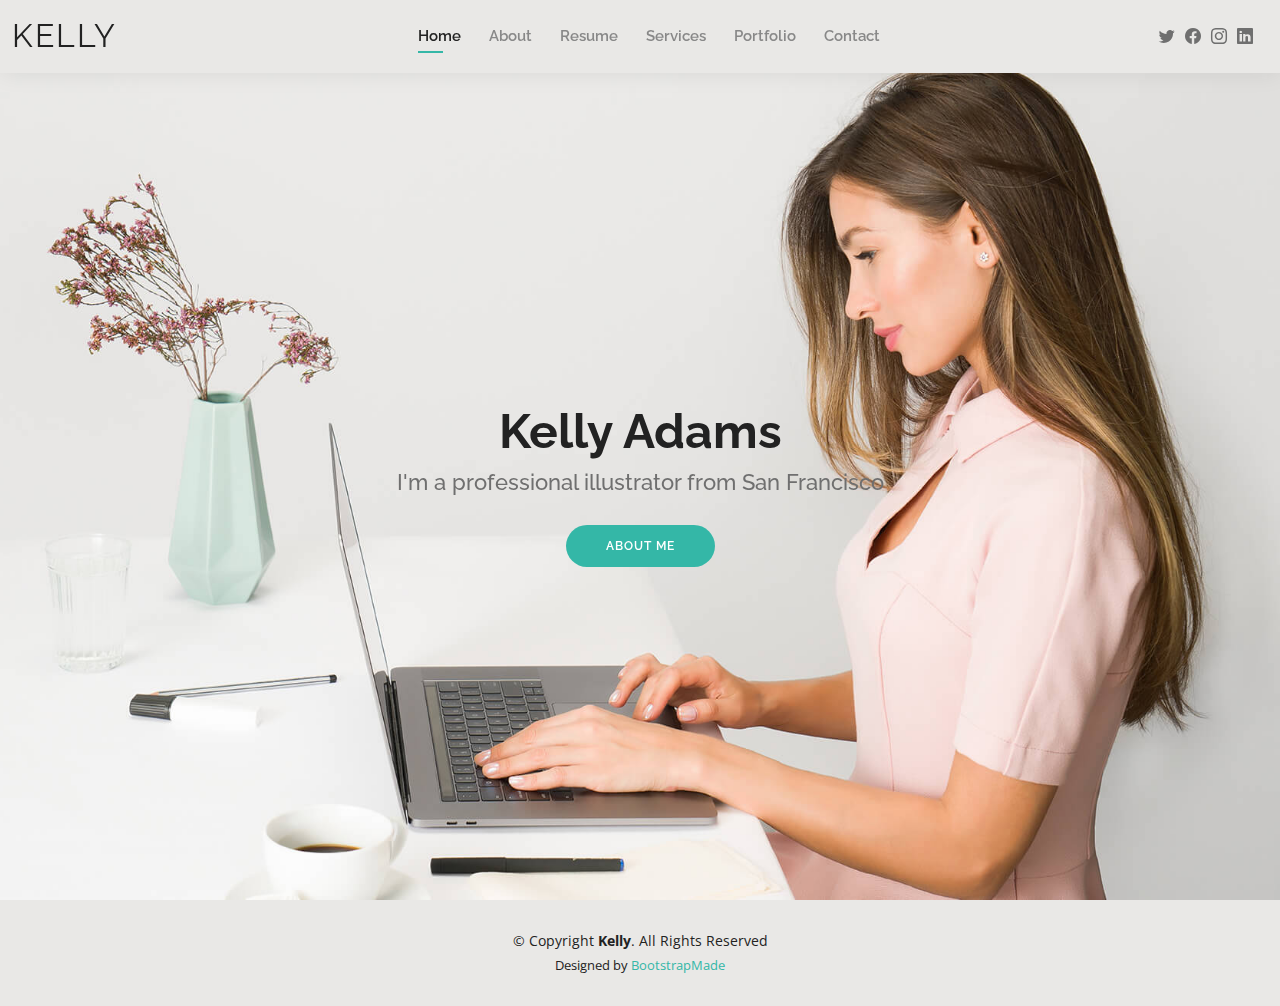
==== index.html @ 89904225 "." ====
<!DOCTYPE html>
<html lang="en">

<head>
  <meta charset="utf-8">
  <meta content="width=device-width, initial-scale=1.0" name="viewport">

  <title>Kelly Bootstrap Template - Index</title>
  <meta content="" name="description">
  <meta content="" name="keywords">

  <!-- Favicons -->
  <link href="assets/img/favicon.png" rel="icon">
  <link href="assets/img/apple-touch-icon.png" rel="apple-touch-icon">

  <!-- Google Fonts -->
  <link href="https://fonts.googleapis.com/css?family=Open+Sans:300,300i,400,400i,600,600i,700,700i|Raleway:300,300i,400,400i,500,500i,600,600i,700,700i|Poppins:300,300i,400,400i,500,500i,600,600i,700,700i" rel="stylesheet">

  <!-- Vendor CSS Files -->
  <link href="assets/vendor/aos/aos.css" rel="stylesheet">
  <link href="assets/vendor/bootstrap/css/bootstrap.min.css" rel="stylesheet">
  <link href="assets/vendor/bootstrap-icons/bootstrap-icons.css" rel="stylesheet">
  <link href="assets/vendor/boxicons/css/boxicons.min.css" rel="stylesheet">
  <link href="assets/vendor/glightbox/css/glightbox.min.css" rel="stylesheet">
  <link href="assets/vendor/swiper/swiper-bundle.min.css" rel="stylesheet">

  <!-- Template Main CSS File -->
  <link href="assets/css/style.css" rel="stylesheet">

  <!-- =======================================================
  * Template Name: Kelly
  * Updated: Mar 10 2023 with Bootstrap v5.2.3
  * Template URL: https://bootstrapmade.com/kelly-free-bootstrap-cv-resume-html-template/
  * Author: BootstrapMade.com
  * License: https://bootstrapmade.com/license/
  ======================================================== -->
</head>

<body>

  <!-- ======= Header ======= -->
  <header id="header" class="fixed-top">
    <div class="container-fluid d-flex justify-content-between align-items-center">

      <h1 class="logo me-auto me-lg-0"><a href="index.html">Kelly</a></h1>
      <!-- Uncomment below if you prefer to use an image logo -->
      <!-- <a href="index.html" class="logo"><img src="assets/img/logo.png" alt="" class="img-fluid"></a>-->

      <nav id="navbar" class="navbar order-last order-lg-0">
        <ul>
          <li><a class="active" href="index.html">Home</a></li>
          <li><a href="about.html">About</a></li>
          <li><a href="resume.html">Resume</a></li>
          <li><a href="services.html">Services</a></li>
          <li><a href="portfolio.html">Portfolio</a></li>
          <li><a href="contact.html">Contact</a></li>
        </ul>
        <i class="bi bi-list mobile-nav-toggle"></i>
      </nav><!-- .navbar -->

      <div class="header-social-links">
        <a href="#" class="twitter"><i class="bi bi-twitter"></i></a>
        <a href="#" class="facebook"><i class="bi bi-facebook"></i></a>
        <a href="#" class="instagram"><i class="bi bi-instagram"></i></a>
        <a href="#" class="linkedin"><i class="bi bi-linkedin"></i></i></a>
      </div>

    </div>

  </header><!-- End Header -->

  <!-- ======= Hero Section ======= -->
  <section id="hero" class="d-flex align-items-center">
    <div class="container d-flex flex-column align-items-center" data-aos="zoom-in" data-aos-delay="100">
      <h1>Kelly Adams</h1>
      <h2>I'm a professional illustrator from San Francisco</h2>
      <a href="about.html" class="btn-about">About Me</a>
    </div>
  </section><!-- End Hero -->

  <!-- ======= Footer ======= -->
  <footer id="footer">
    <div class="container">
      <div class="copyright">
        &copy; Copyright <strong><span>Kelly</span></strong>. All Rights Reserved
      </div>
      <div class="credits">
        <!-- All the links in the footer should remain intact. -->
        <!-- You can delete the links only if you purchased the pro version. -->
        <!-- Licensing information: https://bootstrapmade.com/license/ -->
        <!-- Purchase the pro version with working PHP/AJAX contact form: https://bootstrapmade.com/kelly-free-bootstrap-cv-resume-html-template/ -->
        Designed by <a href="https://bootstrapmade.com/">BootstrapMade</a>
      </div>
    </div>
  </footer><!-- End  Footer -->

  <div id="preloader"></div>
  <a href="#" class="back-to-top d-flex align-items-center justify-content-center"><i class="bi bi-arrow-up-short"></i></a>

  <!-- Vendor JS Files -->
  <script src="assets/vendor/purecounter/purecounter_vanilla.js"></script>
  <script src="assets/vendor/aos/aos.js"></script>
  <script src="assets/vendor/bootstrap/js/bootstrap.bundle.min.js"></script>
  <script src="assets/vendor/glightbox/js/glightbox.min.js"></script>
  <script src="assets/vendor/isotope-layout/isotope.pkgd.min.js"></script>
  <script src="assets/vendor/swiper/swiper-bundle.min.js"></script>
  <script src="assets/vendor/waypoints/noframework.waypoints.js"></script>
  <script src="assets/vendor/php-email-form/validate.js"></script>

  <!-- Template Main JS File -->
  <script src="assets/js/main.js"></script>

</body>

</html>
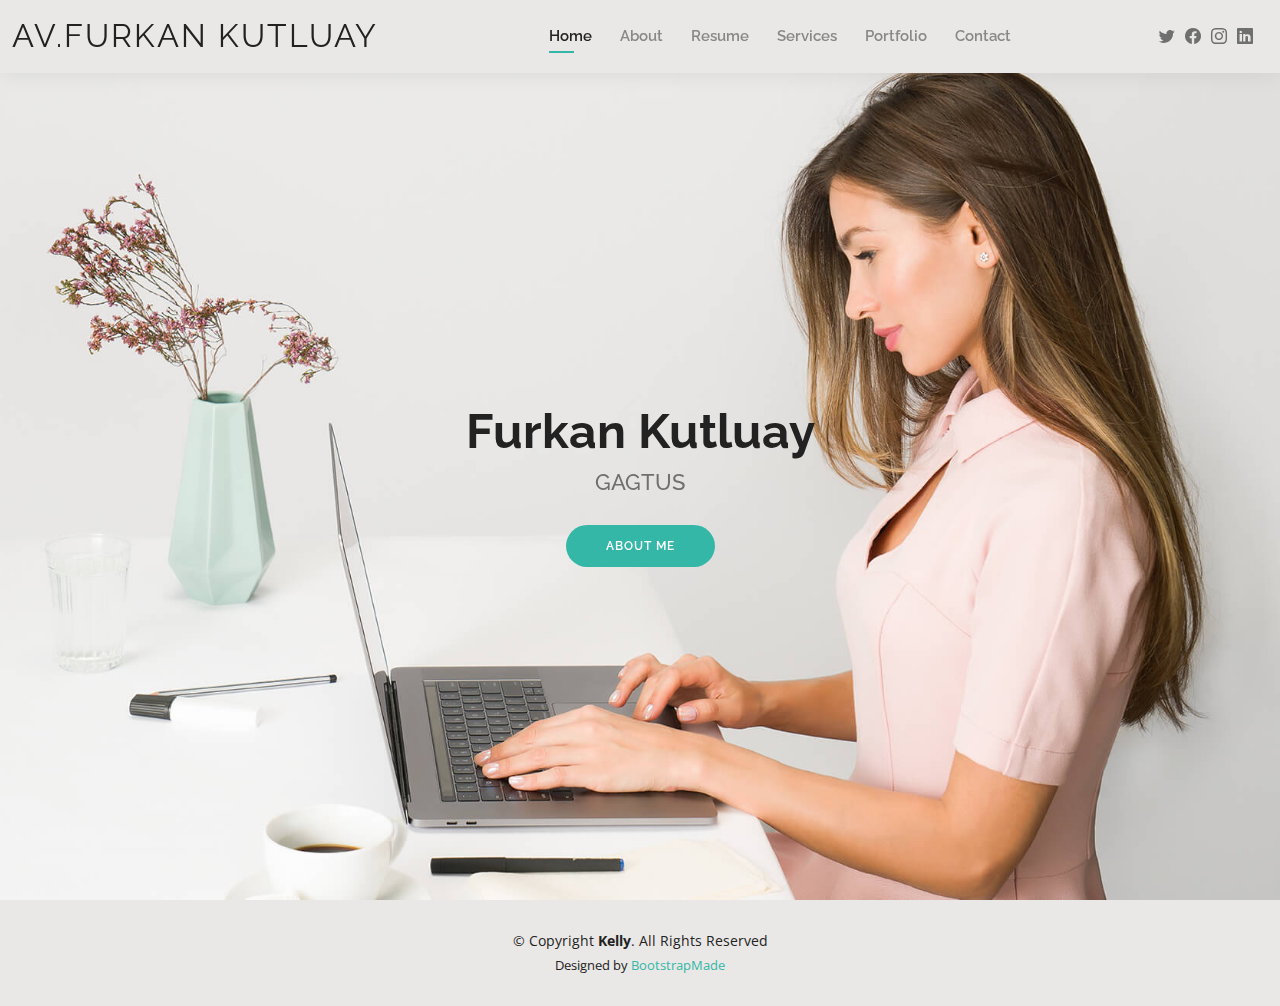
==== commit d4f80e6e: ".." ====
--- a/index.html
+++ b/index.html
@@ -5,7 +5,7 @@
   <meta charset="utf-8">
   <meta content="width=device-width, initial-scale=1.0" name="viewport">
 
-  <title>Kelly Bootstrap Template - Index</title>
+  <title>Av.Furkan Kutluay</title>
   <meta content="" name="description">
   <meta content="" name="keywords">
 
@@ -29,7 +29,7 @@
 
   <!-- =======================================================
   * Template Name: Kelly
-  * Updated: Mar 10 2023 with Bootstrap v5.2.3
+  * Updated: Mar 10 2023 with Bootstrap v5.2.3
   * Template URL: https://bootstrapmade.com/kelly-free-bootstrap-cv-resume-html-template/
   * Author: BootstrapMade.com
   * License: https://bootstrapmade.com/license/
@@ -42,7 +42,7 @@
   <header id="header" class="fixed-top">
     <div class="container-fluid d-flex justify-content-between align-items-center">
 
-      <h1 class="logo me-auto me-lg-0"><a href="index.html">Kelly</a></h1>
+      <h1 class="logo me-auto me-lg-0"><a href="index.html">Av.Furkan Kutluay</a></h1>
       <!-- Uncomment below if you prefer to use an image logo -->
       <!-- <a href="index.html" class="logo"><img src="assets/img/logo.png" alt="" class="img-fluid"></a>-->
 
@@ -72,8 +72,8 @@
   <!-- ======= Hero Section ======= -->
   <section id="hero" class="d-flex align-items-center">
     <div class="container d-flex flex-column align-items-center" data-aos="zoom-in" data-aos-delay="100">
-      <h1>Kelly Adams</h1>
-      <h2>I'm a professional illustrator from San Francisco</h2>
+      <h1>Furkan Kutluay</h1>
+      <h2>GAGTUS</h2>
       <a href="about.html" class="btn-about">About Me</a>
     </div>
   </section><!-- End Hero -->
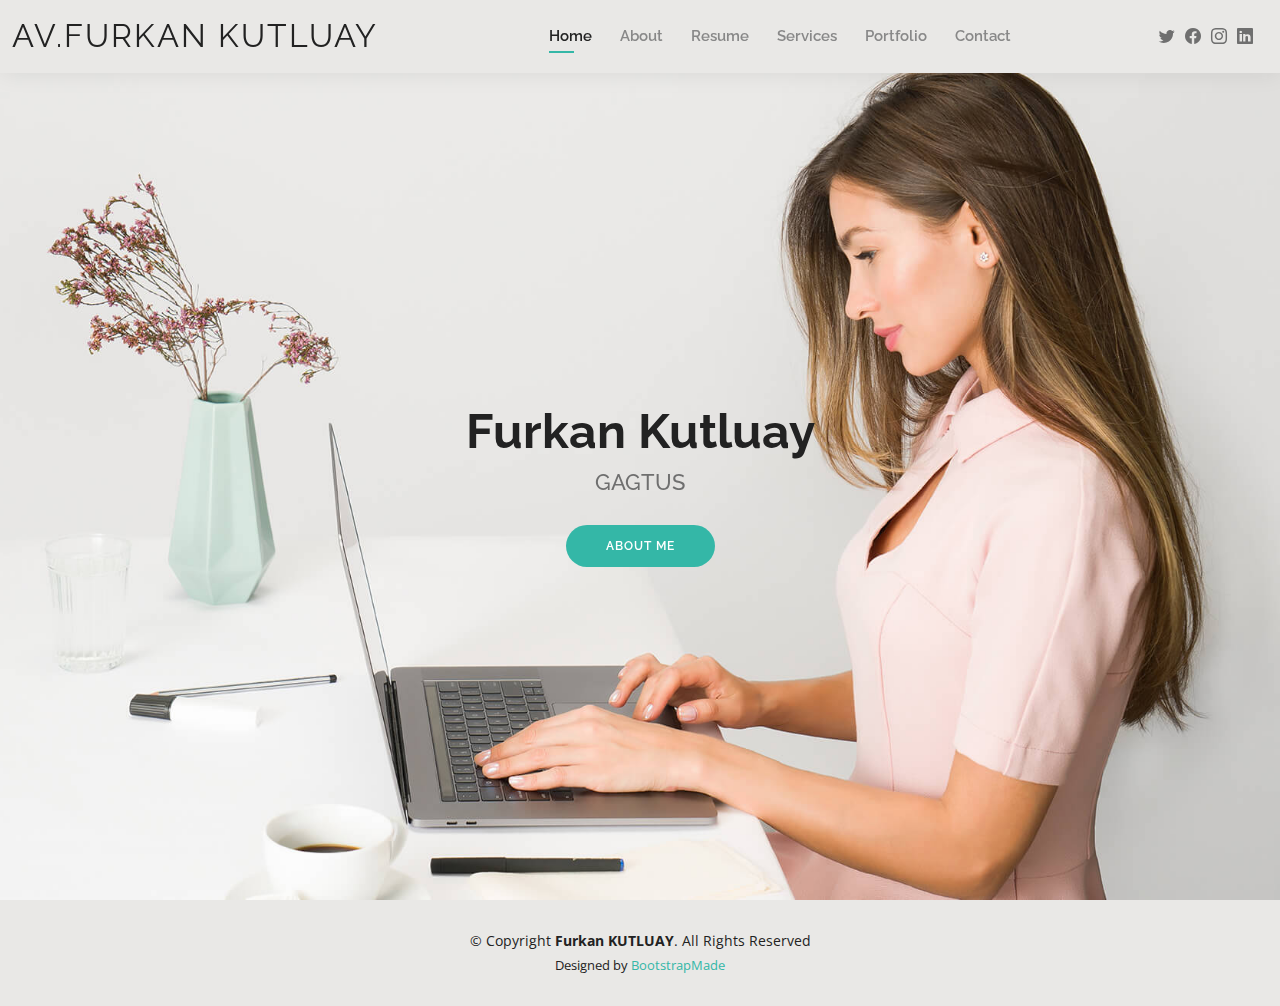
==== commit c019118a: ".." ====
--- a/index.html
+++ b/index.html
@@ -82,14 +82,14 @@
   <footer id="footer">
     <div class="container">
       <div class="copyright">
-        &copy; Copyright <strong><span>Kelly</span></strong>. All Rights Reserved
+        &copy; Copyright <strong><span>Furkan KUTLUAY</span></strong>. All Rights Reserved
       </div>
       <div class="credits">
         <!-- All the links in the footer should remain intact. -->
         <!-- You can delete the links only if you purchased the pro version. -->
         <!-- Licensing information: https://bootstrapmade.com/license/ -->
         <!-- Purchase the pro version with working PHP/AJAX contact form: https://bootstrapmade.com/kelly-free-bootstrap-cv-resume-html-template/ -->
-        Designed by <a href="https://bootstrapmade.com/">BootstrapMade</a>
+        Designed by <a href="https://www.linkedin.com/in/melikkutluay/">BootstrapMade</a>
       </div>
     </div>
   </footer><!-- End  Footer -->
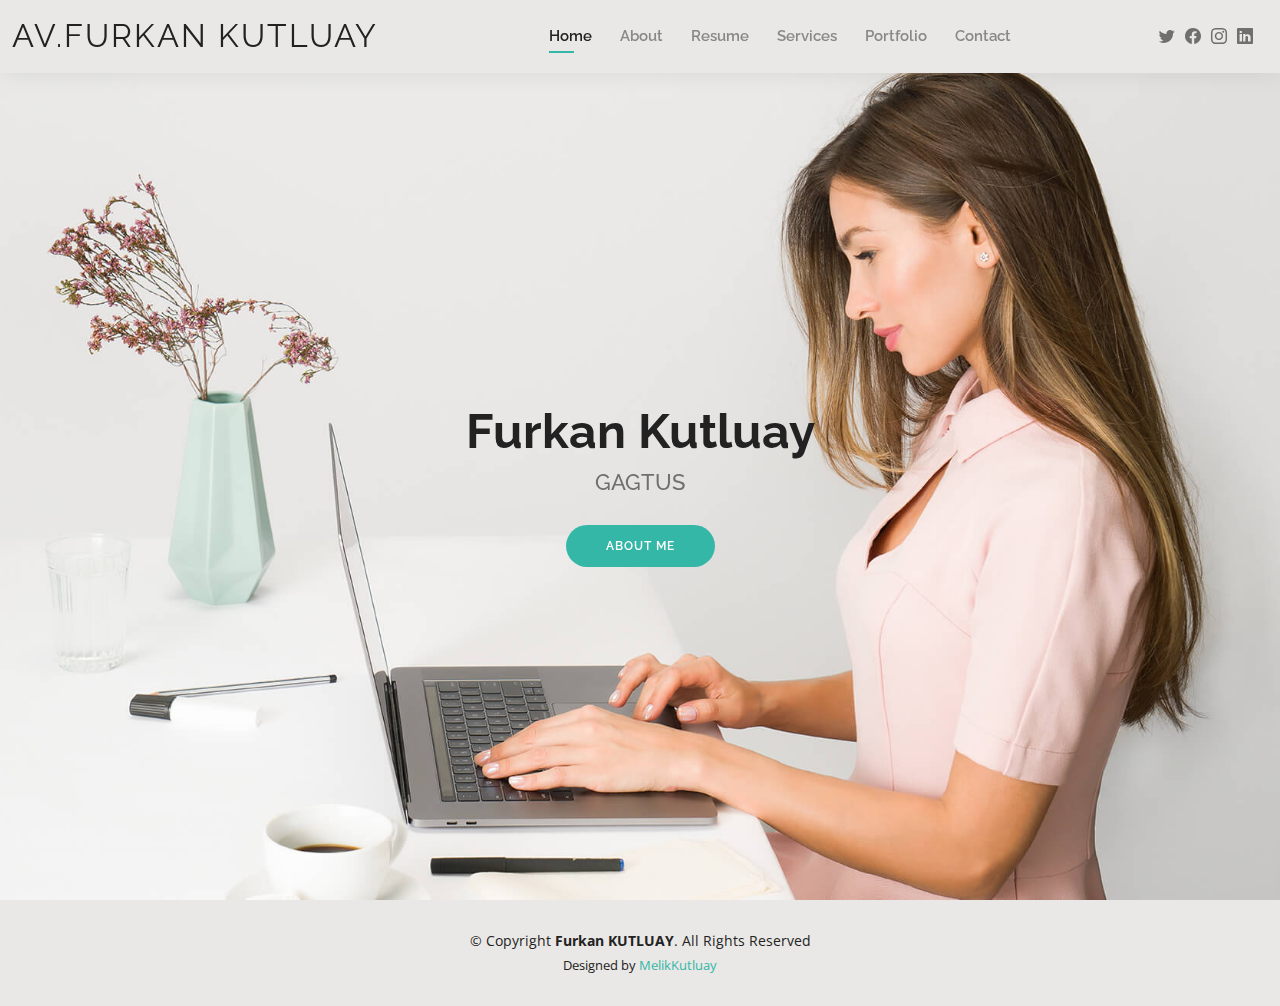
==== commit 67e1465c: ".." ====
--- a/index.html
+++ b/index.html
@@ -89,7 +89,7 @@
         <!-- You can delete the links only if you purchased the pro version. -->
         <!-- Licensing information: https://bootstrapmade.com/license/ -->
         <!-- Purchase the pro version with working PHP/AJAX contact form: https://bootstrapmade.com/kelly-free-bootstrap-cv-resume-html-template/ -->
-        Designed by <a href="https://www.linkedin.com/in/melikkutluay/">BootstrapMade</a>
+        Designed by <a href="https://www.linkedin.com/in/melikkutluay/">MelikKutluay</a>
       </div>
     </div>
   </footer><!-- End  Footer -->
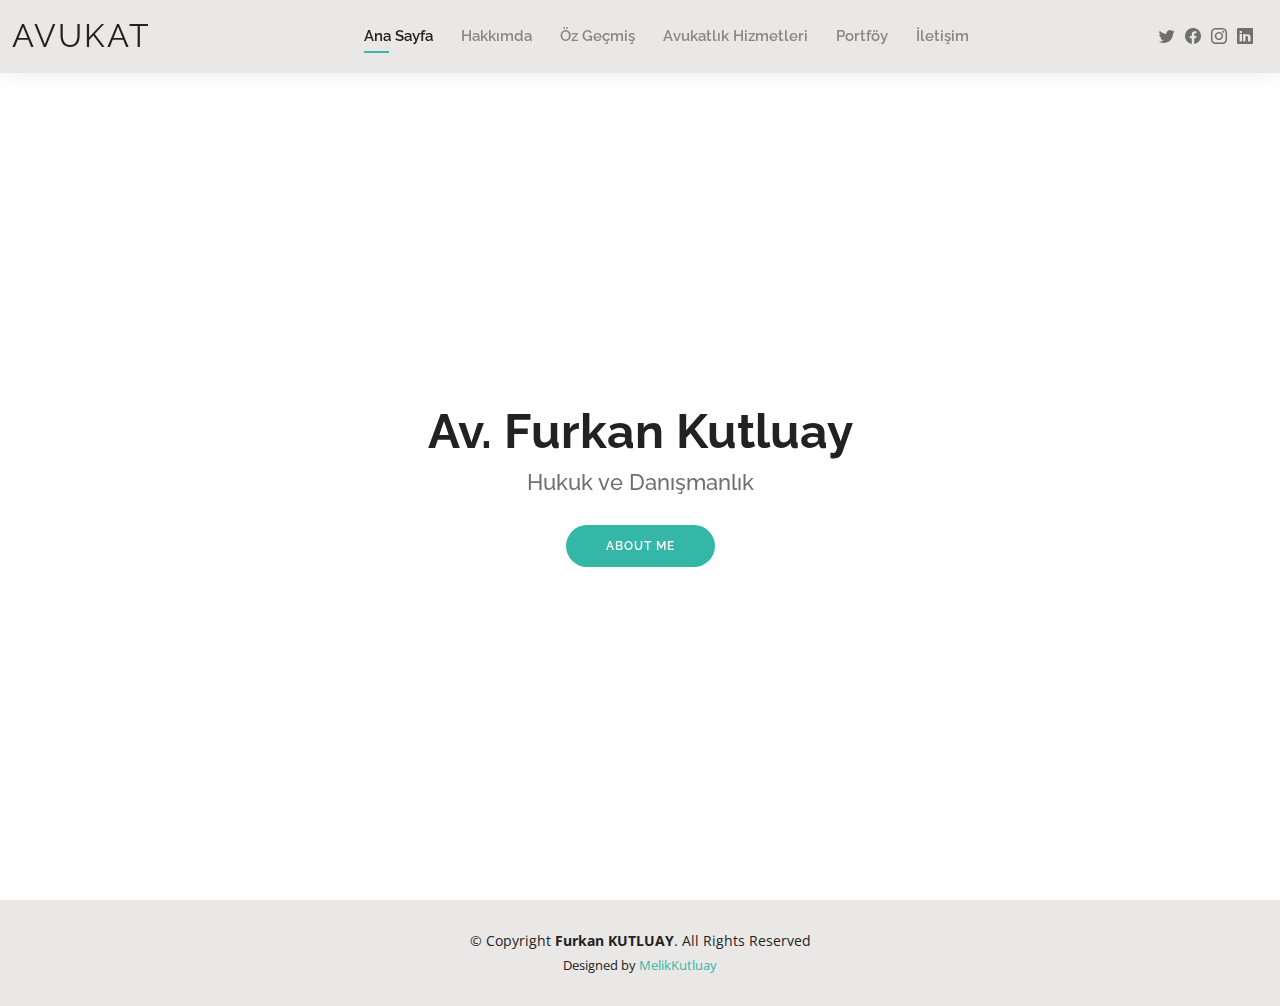
==== commit 7370986a: ".." ====
--- a/index.html
+++ b/index.html
@@ -42,18 +42,18 @@
   <header id="header" class="fixed-top">
     <div class="container-fluid d-flex justify-content-between align-items-center">
 
-      <h1 class="logo me-auto me-lg-0"><a href="index.html">Av.Furkan Kutluay</a></h1>
+      <h1 class="logo me-auto me-lg-0"><a href="index.html">AVUKAT</a></h1>
       <!-- Uncomment below if you prefer to use an image logo -->
       <!-- <a href="index.html" class="logo"><img src="assets/img/logo.png" alt="" class="img-fluid"></a>-->
 
       <nav id="navbar" class="navbar order-last order-lg-0">
         <ul>
-          <li><a class="active" href="index.html">Home</a></li>
-          <li><a href="about.html">About</a></li>
-          <li><a href="resume.html">Resume</a></li>
-          <li><a href="services.html">Services</a></li>
-          <li><a href="portfolio.html">Portfolio</a></li>
-          <li><a href="contact.html">Contact</a></li>
+          <li><a class="active" href="index.html">Ana Sayfa</a></li>
+          <li><a href="about.html">Hakkımda</a></li>
+          <li><a href="resume.html">Öz Geçmiş</a></li>
+          <li><a href="services.html">Avukatlık Hizmetleri</a></li>
+          <li><a href="portfolio.html">Portföy</a></li>
+          <li><a href="contact.html">İletişim</a></li>
         </ul>
         <i class="bi bi-list mobile-nav-toggle"></i>
       </nav><!-- .navbar -->
@@ -72,8 +72,8 @@
   <!-- ======= Hero Section ======= -->
   <section id="hero" class="d-flex align-items-center">
     <div class="container d-flex flex-column align-items-center" data-aos="zoom-in" data-aos-delay="100">
-      <h1>Furkan Kutluay</h1>
-      <h2>GAGTUS</h2>
+      <h1>Av. Furkan Kutluay</h1>
+      <h2>Hukuk ve Danışmanlık</h2>
       <a href="about.html" class="btn-about">About Me</a>
     </div>
   </section><!-- End Hero -->
--- a/assets/css/style.css
+++ b/assets/css/style.css
@@ -421,7 +421,7 @@
 #hero {
   width: 100%;
   height: 100vh;
-  background: url("../img/hero-bg.jpg") top right;
+  background: url("../img/background.jpg") top right;
   background-size: cover;
 }
 
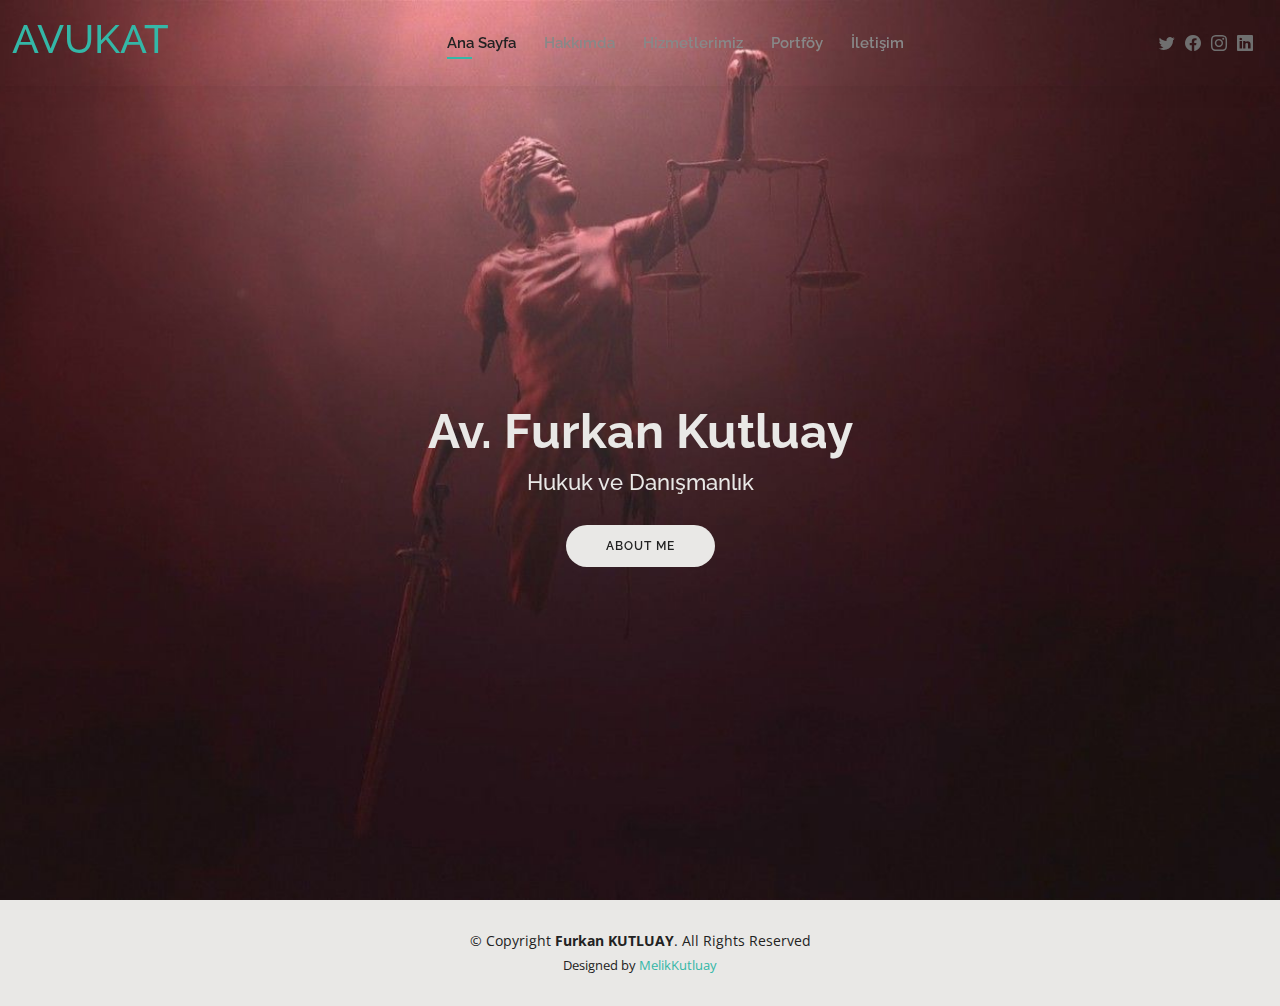
==== commit 13494659: "." ====
--- a/index.html
+++ b/index.html
@@ -39,7 +39,7 @@
 <body>
 
   <!-- ======= Header ======= -->
-  <header id="header" class="fixed-top">
+  <header id="header_home" class="fixed-top">
     <div class="container-fluid d-flex justify-content-between align-items-center">
 
       <h1 class="logo me-auto me-lg-0"><a href="index.html">AVUKAT</a></h1>
@@ -50,8 +50,8 @@
         <ul>
           <li><a class="active" href="index.html">Ana Sayfa</a></li>
           <li><a href="about.html">Hakkımda</a></li>
-          <li><a href="resume.html">Öz Geçmiş</a></li>
-          <li><a href="services.html">Avukatlık Hizmetleri</a></li>
+          <!--<li><a href="resume.html">Öz Geçmiş</a></li>-->
+          <li><a href="services.html">Hizmetlerimiz</a></li>
           <li><a href="portfolio.html">Portföy</a></li>
           <li><a href="contact.html">İletişim</a></li>
         </ul>
--- a/assets/css/style.css
+++ b/assets/css/style.css
@@ -122,7 +122,12 @@
   z-index: 997;
   padding: 15px 0;
 }
-
+#header_home{
+  /*  background: #e9e8e6;*/
+    box-shadow: 0px 0px 25px 0 rgba(0, 0, 0, 0.08);
+    z-index: 997;
+    padding: 15px 0;
+  }
 #header .logo {
   font-size: 32px;
   margin: 0;
@@ -134,7 +139,7 @@
 }
 
 #header .logo a {
-  color: #222222;
+  color: #e9e8e6;
 }
 
 #header .logo img {
@@ -421,7 +426,7 @@
 #hero {
   width: 100%;
   height: 100vh;
-  background: url("../img/background.jpg") top right;
+  background: url("../img/2.jpg") top right;
   background-size: cover;
 }
 
@@ -441,11 +446,11 @@
   font-size: 48px;
   font-weight: 700;
   line-height: 56px;
-  color: #222222;
+  color: #e9e8e6;
 }
 
 #hero h2 {
-  color: #6f6f6f;
+  color: #e9e8e6;
   margin: 10px 0 0 0;
   font-size: 22px;
 }
@@ -461,12 +466,12 @@
   border-radius: 50px;
   transition: 0.5s;
   margin-top: 30px;
-  color: #fff;
-  background: #34b7a7;
+  color: #222222;
+  background: #e9e8e6;
 }
 
 #hero .btn-about:hover {
-  background: #3dc8b7;
+  background: #e9e8e6;
 }
 
 @media (min-width: 1024px) {
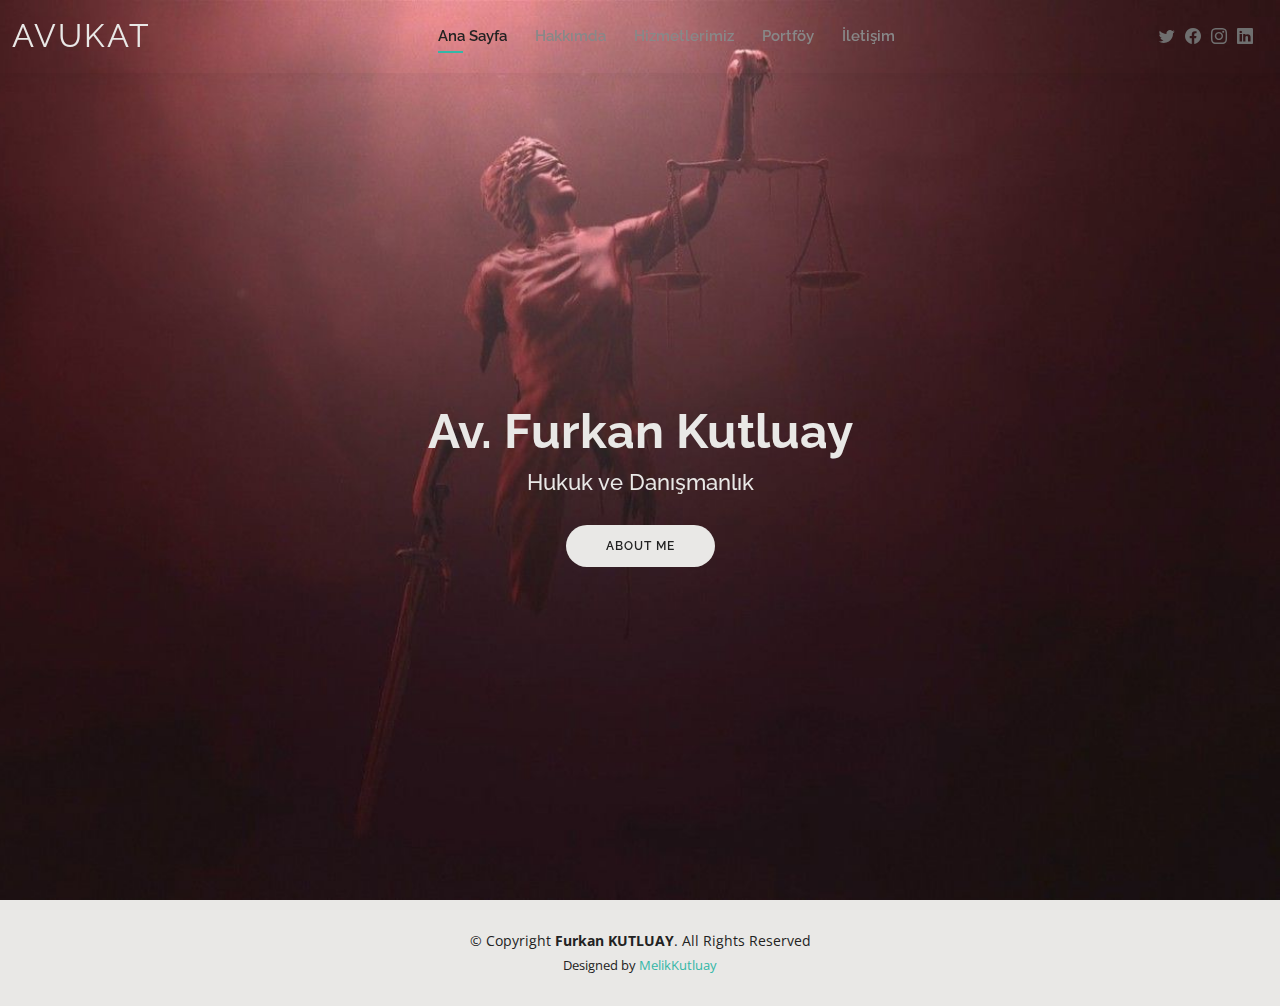
==== commit 174e171f: ".." ====
--- a/index.html
+++ b/index.html
@@ -46,7 +46,7 @@
       <!-- Uncomment below if you prefer to use an image logo -->
       <!-- <a href="index.html" class="logo"><img src="assets/img/logo.png" alt="" class="img-fluid"></a>-->
 
-      <nav id="navbar" class="navbar order-last order-lg-0">
+      <nav id="navbar_home" class="navbar order-last order-lg-0">
         <ul>
           <li><a class="active" href="index.html">Ana Sayfa</a></li>
           <li><a href="about.html">Hakkımda</a></li>
--- a/assets/css/style.css
+++ b/assets/css/style.css
@@ -122,12 +122,7 @@
   z-index: 997;
   padding: 15px 0;
 }
-#header_home{
-  /*  background: #e9e8e6;*/
-    box-shadow: 0px 0px 25px 0 rgba(0, 0, 0, 0.08);
-    z-index: 997;
-    padding: 15px 0;
-  }
+
 #header .logo {
   font-size: 32px;
   margin: 0;
@@ -139,6 +134,26 @@
 }
 
 #header .logo a {
+  color: #e9e8e6;
+}
+
+#header_home{
+/*  background: #e9e8e6;*/
+  box-shadow: 0px 0px 25px 0 rgba(0, 0, 0, 0.08);
+  z-index: 997;
+  padding: 15px 0;
+}
+#header_home .logo {
+  font-size: 32px;
+  margin: 0;
+  padding: 0;
+  line-height: 1;
+  font-weight: 400;
+  letter-spacing: 2px;
+  text-transform: uppercase;
+}
+
+#header_home .logo a {
   color: #e9e8e6;
 }
 
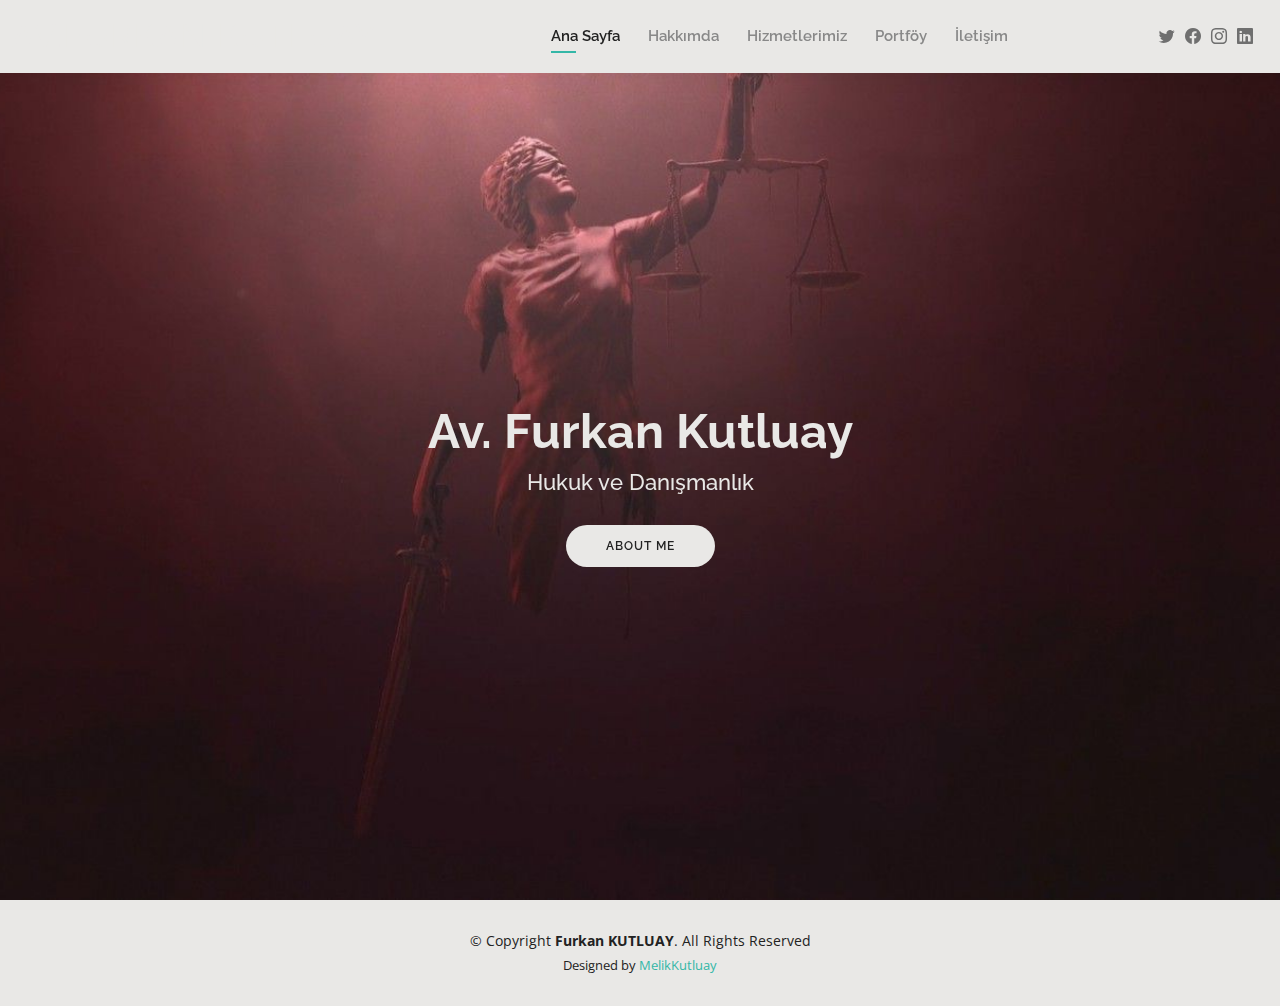
==== commit 8d4db32a: "." ====
--- a/index.html
+++ b/index.html
@@ -39,14 +39,14 @@
 <body>
 
   <!-- ======= Header ======= -->
-  <header id="header_home" class="fixed-top">
+  <header id="header" class="fixed-top">
     <div class="container-fluid d-flex justify-content-between align-items-center">
 
-      <h1 class="logo me-auto me-lg-0"><a href="index.html">AVUKAT</a></h1>
+      <h1 class="logo me-auto me-lg-0"><a href="index.html">AV.Furkan KUTLUAY</a></h1>
       <!-- Uncomment below if you prefer to use an image logo -->
       <!-- <a href="index.html" class="logo"><img src="assets/img/logo.png" alt="" class="img-fluid"></a>-->
 
-      <nav id="navbar_home" class="navbar order-last order-lg-0">
+      <nav id="navbar" class="navbar order-last order-lg-0">
         <ul>
           <li><a class="active" href="index.html">Ana Sayfa</a></li>
           <li><a href="about.html">Hakkımda</a></li>
--- a/assets/css/style.css
+++ b/assets/css/style.css
@@ -137,12 +137,23 @@
   color: #e9e8e6;
 }
 
+#header .logo img {
+  max-height: 40px;
+}
+
+@media (max-width: 992px) {
+  #header .logo {
+    font-size: 28px;
+  }
+}
+/*header_home*/
 #header_home{
-/*  background: #e9e8e6;*/
+  background: #e9e8e6;
   box-shadow: 0px 0px 25px 0 rgba(0, 0, 0, 0.08);
   z-index: 997;
   padding: 15px 0;
 }
+
 #header_home .logo {
   font-size: 32px;
   margin: 0;
@@ -156,17 +167,6 @@
 #header_home .logo a {
   color: #e9e8e6;
 }
-
-#header .logo img {
-  max-height: 40px;
-}
-
-@media (max-width: 992px) {
-  #header .logo {
-    font-size: 28px;
-  }
-}
-
 /*--------------------------------------------------------------
 # Header Social Links
 --------------------------------------------------------------*/
@@ -193,6 +193,74 @@
 /**
 * Desktop Navigation 
 */
+
+/*Home Navbar*/
+.navbar_home {
+  padding: 0;
+}
+
+.navbar_home ul {
+  margin: 0;
+  padding: 0;
+  display: flex;
+  list-style: none;
+  align-items: center;
+}
+
+.navbar_home li {
+  position: relative;
+  padding: 10px 0 10px 28px;
+}
+
+.navbar_home a,
+.navbar_home a:focus {
+  display: flex;
+  align-items: center;
+  justify-content: space-between;
+  font-family: "Raleway", sans-serif;
+  font-size: 15px;
+  font-weight: 600;
+  color: #888888;
+  white-space: nowrap;
+  transition: 0.3s;
+  position: relative;
+}
+
+.navbar_home a i,
+.navbar_home a:focus i {
+  font-size: 12px;
+  line-height: 0;
+  margin-left: 5px;
+}
+
+.navbar_home>ul>li>a:before {
+  content: "";
+  position: absolute;
+  width: 0;
+  height: 2px;
+  bottom: -5px;
+  left: 0;
+  background-color: #34b7a7;
+  visibility: hidden;
+  width: 0px;
+  transition: all 0.3s ease-in-out 0s;
+}
+
+.navbar_home a:hover:before,
+.navbar_home li:hover>a:before,
+.navbar_home .active:before {
+  visibility: visible;
+  width: 25px;
+}
+
+.navbar_home a:hover,
+.navbar_home .active,
+.navbar_home .active:focus,
+.navbar_home li:hover>a {
+  color: #e9e8e6;
+}
+
+/*Other Navbar*/
 .navbar {
   padding: 0;
 }
